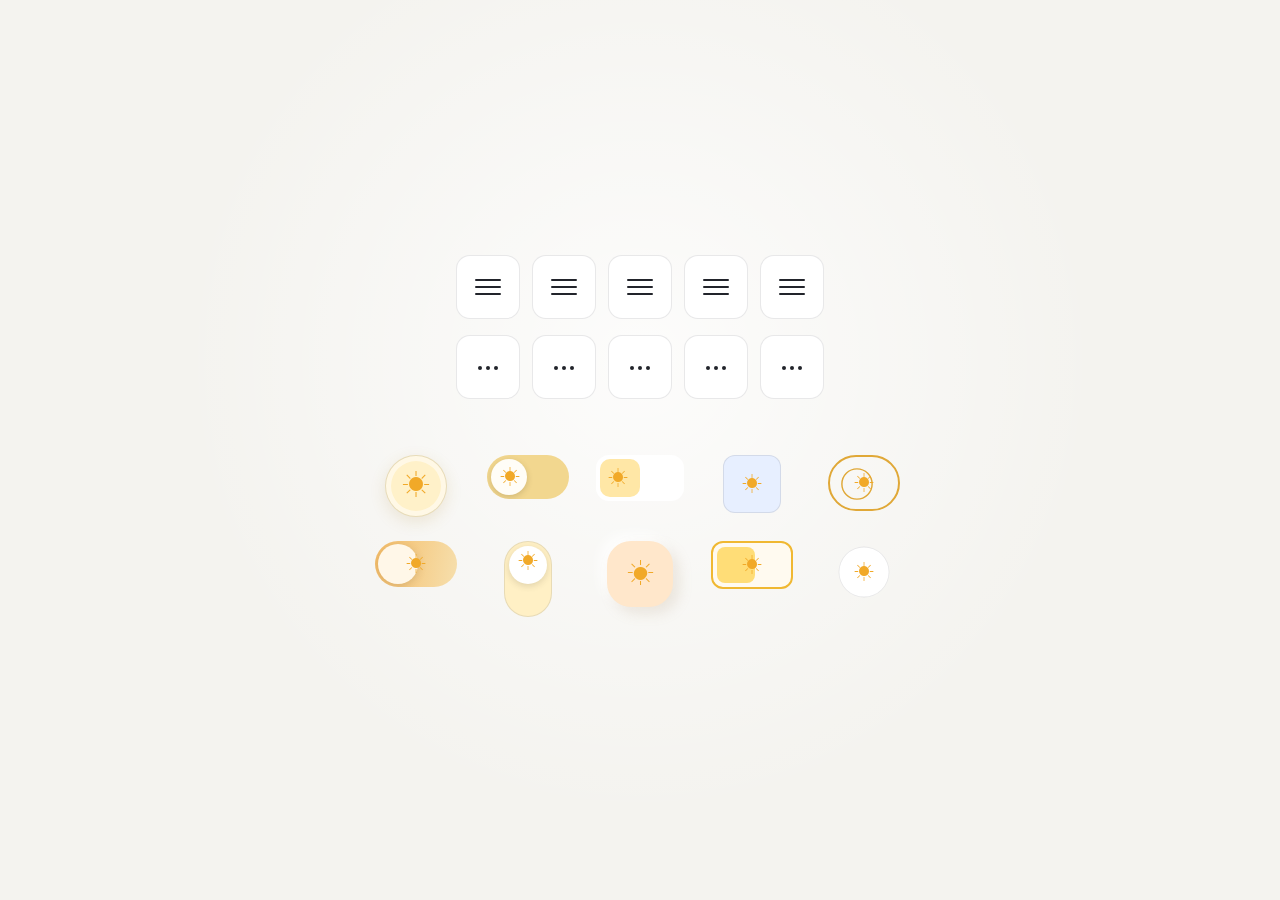
==== 04/index.html @ df6ab902 "大量作成です" ====
<!DOCTYPE html>
<html lang="ja">
    <head>
        <meta charset="UTF-8" />
        <meta name="viewport" content="width=device-width, initial-scale=1.0" />
        <meta name="theme-color" content="#f4f3ef" />
        <title>04 / Light &amp; Dark Toggle</title>
        <link rel="stylesheet" href="index.css" />
        <script src="index.js" defer></script>
    </head>
    <body data-theme="light">
        <main class="page-showcase">
            <section class="menu-showcase" aria-label="メニューアイコンのアニメーション見本">
                <div class="menu-group" aria-label="ハンバーガーメニュー">
                    <button class="menu-button menu-button--cross" type="button" data-name="クロス">
                        <span class="menu-icon" aria-hidden="true"><span></span><span></span><span></span></span>
                    </button>
                    <button class="menu-button menu-button--arrow" type="button" data-name="矢印">
                        <span class="menu-icon" aria-hidden="true"><span></span><span></span><span></span></span>
                    </button>
                    <button class="menu-button menu-button--spin" type="button" data-name="回転">
                        <span class="menu-icon" aria-hidden="true"><span></span><span></span><span></span></span>
                    </button>
                    <button class="menu-button menu-button--collapse" type="button" data-name="折りたたみ">
                        <span class="menu-icon" aria-hidden="true"><span></span><span></span><span></span></span>
                    </button>
                    <button class="menu-button menu-button--plus" type="button" data-name="プラス">
                        <span class="menu-icon" aria-hidden="true"><span></span><span></span><span></span></span>
                    </button>
                </div>
                <div class="menu-group" aria-label="三点メニュー">
                    <button class="menu-button menu-button--dots-cross" type="button" data-name="三点クロス">
                        <span class="menu-icon" aria-hidden="true"><span></span><span></span><span></span></span>
                    </button>
                    <button class="menu-button menu-button--dots-stack" type="button" data-name="三点縦並び">
                        <span class="menu-icon" aria-hidden="true"><span></span><span></span><span></span></span>
                    </button>
                    <button class="menu-button menu-button--dots-expand" type="button" data-name="三点拡大">
                        <span class="menu-icon" aria-hidden="true"><span></span><span></span><span></span></span>
                    </button>
                    <button class="menu-button menu-button--dots-bars" type="button" data-name="三本線">
                        <span class="menu-icon" aria-hidden="true"><span></span><span></span><span></span></span>
                    </button>
                    <button class="menu-button menu-button--dots-triangle" type="button" data-name="三角形">
                        <span class="menu-icon" aria-hidden="true"><span></span><span></span><span></span></span>
                    </button>
                </div>
            </section>
            <section class="theme-showcase" aria-label="ライトモード・ダークモード切替ボタン">
            <button class="theme-toggle theme-toggle--orb" type="button" aria-label="ダークモードに切り替え">
                <span class="theme-sun" aria-hidden="true">☀</span>
                <span class="theme-moon" aria-hidden="true">☾</span>
                <span class="theme-thumb" aria-hidden="true"></span>
            </button>
            <button class="theme-toggle theme-toggle--pill" type="button" aria-label="ダークモードに切り替え">
                <span class="theme-sun" aria-hidden="true">☀</span>
                <span class="theme-moon" aria-hidden="true">☾</span>
                <span class="theme-thumb" aria-hidden="true"></span>
            </button>
            <button class="theme-toggle theme-toggle--split" type="button" aria-label="ダークモードに切り替え">
                <span class="theme-sun" aria-hidden="true">☀</span>
                <span class="theme-moon" aria-hidden="true">☾</span>
                <span class="theme-thumb" aria-hidden="true"></span>
            </button>
            <button class="theme-toggle theme-toggle--square" type="button" aria-label="ダークモードに切り替え">
                <span class="theme-sun" aria-hidden="true">☀</span>
                <span class="theme-moon" aria-hidden="true">☾</span>
                <span class="theme-thumb" aria-hidden="true"></span>
            </button>
            <button class="theme-toggle theme-toggle--outline" type="button" aria-label="ダークモードに切り替え">
                <span class="theme-sun" aria-hidden="true">☀</span>
                <span class="theme-moon" aria-hidden="true">☾</span>
                <span class="theme-thumb" aria-hidden="true"></span>
            </button>
            <button class="theme-toggle theme-toggle--sunset" type="button" aria-label="ダークモードに切り替え">
                <span class="theme-sun" aria-hidden="true">☀</span>
                <span class="theme-moon" aria-hidden="true">☾</span>
                <span class="theme-thumb" aria-hidden="true"></span>
            </button>
            <button class="theme-toggle theme-toggle--vertical" type="button" aria-label="ダークモードに切り替え">
                <span class="theme-sun" aria-hidden="true">☀</span>
                <span class="theme-moon" aria-hidden="true">☾</span>
                <span class="theme-thumb" aria-hidden="true"></span>
            </button>
            <button class="theme-toggle theme-toggle--soft" type="button" aria-label="ダークモードに切り替え">
                <span class="theme-sun" aria-hidden="true">☀</span>
                <span class="theme-moon" aria-hidden="true">☾</span>
                <span class="theme-thumb" aria-hidden="true"></span>
            </button>
            <button class="theme-toggle theme-toggle--neon" type="button" aria-label="ダークモードに切り替え">
                <span class="theme-sun" aria-hidden="true">☀</span>
                <span class="theme-moon" aria-hidden="true">☾</span>
                <span class="theme-thumb" aria-hidden="true"></span>
            </button>
            <button class="theme-toggle theme-toggle--minimal" type="button" aria-label="ダークモードに切り替え">
                <span class="theme-sun" aria-hidden="true">☀</span>
                <span class="theme-moon" aria-hidden="true">☾</span>
                <span class="theme-thumb" aria-hidden="true"></span>
            </button>
        </main>
    </body>
</html>
---- 04/index.css ----
:root {
    color-scheme: light;
    --page-bg: #f4f3ef;
    --page-glow: rgba(255, 255, 255, 0.78);
    --ink: #22242b;
    --muted-ink: #777982;
    --control-bg: #ffffff;
    --control-border: rgba(34, 36, 43, 0.1);
    --accent: #6c7cf4;
}

* {
    box-sizing: border-box;
}

body {
    display: grid;
    min-width: 280px;
    min-height: 100vh;
    margin: 0;
    place-items: center;
    background:
        radial-gradient(circle at 50% 40%, var(--page-glow), transparent 55%),
        var(--page-bg);
    color: var(--ink);
    font-family: "Segoe UI", "Hiragino Sans", "Yu Gothic", sans-serif;
    transition: background-color 320ms ease, color 320ms ease;
}

body[data-theme="dark"] {
    color-scheme: dark;
    --page-bg: #171920;
    --page-glow: rgba(55, 60, 78, 0.48);
    --ink: #f3f4f8;
    --muted-ink: #a8acba;
    --control-bg: #242733;
    --control-border: rgba(255, 255, 255, 0.13);
}

.page-showcase {
    display: grid;
    gap: 28px;
    justify-items: center;
    width: 100%;
    padding: 32px 16px;
}

.menu-showcase {
    display: grid;
    gap: 16px;
}

.menu-group {
    display: grid;
    grid-template-columns: repeat(5, 64px);
    gap: 12px;
}

.menu-button {
    display: grid;
    width: 64px;
    height: 64px;
    padding: 0;
    place-items: center;
    border: 1px solid var(--control-border);
    border-radius: 14px;
    background: var(--control-bg);
    color: var(--ink);
    cursor: pointer;
    transition: transform 180ms ease, background-color 260ms ease, color 260ms ease;
}

.menu-button:hover {
    transform: translateY(-2px);
}

.menu-button:active {
    transform: scale(0.96);
}

.menu-button:focus-visible,
.theme-toggle:focus-visible {
    outline: 3px solid var(--accent);
    outline-offset: 4px;
}

.menu-icon {
    position: relative;
    display: block;
    width: 26px;
    height: 20px;
}

.menu-icon > span {
    position: absolute;
    top: 2px;
    left: 0;
    display: block;
    width: 26px;
    height: 2px;
    border-radius: 2px;
    background: currentColor;
    transition: top 260ms ease, left 260ms ease, width 260ms ease, opacity 180ms ease, transform 260ms ease;
}

.menu-icon > span:nth-child(2) {
    top: 9px;
}

.menu-icon > span:nth-child(3) {
    top: 16px;
}

.menu-button--cross[aria-pressed="true"] .menu-icon > span:nth-child(1),
.menu-button--spin[aria-pressed="true"] .menu-icon > span:nth-child(1) {
    top: 9px;
    transform: rotate(45deg);
}

.menu-button--cross[aria-pressed="true"] .menu-icon > span:nth-child(2),
.menu-button--spin[aria-pressed="true"] .menu-icon > span:nth-child(2) {
    opacity: 0;
}

.menu-button--cross[aria-pressed="true"] .menu-icon > span:nth-child(3),
.menu-button--spin[aria-pressed="true"] .menu-icon > span:nth-child(3) {
    top: 9px;
    transform: rotate(-45deg);
}

.menu-button--spin .menu-icon {
    transition: transform 420ms ease;
}

.menu-button--spin[aria-pressed="true"] .menu-icon {
    transform: rotate(180deg);
}

.menu-button--arrow[aria-pressed="true"] .menu-icon > span:nth-child(1) {
    top: 4px;
    left: 1px;
    width: 12px;
    transform: rotate(-45deg);
}

.menu-button--arrow[aria-pressed="true"] .menu-icon > span:nth-child(2) {
    left: 1px;
    width: 23px;
}

.menu-button--arrow[aria-pressed="true"] .menu-icon > span:nth-child(3) {
    top: 14px;
    left: 1px;
    width: 12px;
    transform: rotate(45deg);
}

.menu-button--collapse[aria-pressed="true"] .menu-icon > span:nth-child(1),
.menu-button--collapse[aria-pressed="true"] .menu-icon > span:nth-child(3) {
    top: 9px;
    left: 13px;
    width: 0;
}

.menu-button--collapse[aria-pressed="true"] .menu-icon > span:nth-child(2) {
    transform: rotate(90deg);
}

.menu-button--plus[aria-pressed="true"] .menu-icon > span:nth-child(1),
.menu-button--plus[aria-pressed="true"] .menu-icon > span:nth-child(2) {
    top: 9px;
    transform: rotate(90deg);
}

.menu-button--plus[aria-pressed="true"] .menu-icon > span:nth-child(3) {
    top: 9px;
}

.menu-button[class*="menu-button--dots"] .menu-icon {
    width: 24px;
    height: 24px;
}

.menu-button[class*="menu-button--dots"] .menu-icon > span {
    top: 11px;
    left: 2px;
    width: 4px;
    height: 4px;
    border-radius: 50%;
}

.menu-button[class*="menu-button--dots"] .menu-icon > span:nth-child(2) {
    left: 10px;
}

.menu-button[class*="menu-button--dots"] .menu-icon > span:nth-child(3) {
    left: 18px;
}

.menu-button--dots-cross[aria-pressed="true"] .menu-icon > span:nth-child(1),
.menu-button--dots-cross[aria-pressed="true"] .menu-icon > span:nth-child(3) {
    top: 11px;
    left: 3px;
    width: 18px;
    height: 2px;
    border-radius: 2px;
}

.menu-button--dots-cross[aria-pressed="true"] .menu-icon > span:nth-child(1) {
    transform: rotate(45deg);
}

.menu-button--dots-cross[aria-pressed="true"] .menu-icon > span:nth-child(2) {
    opacity: 0;
}

.menu-button--dots-cross[aria-pressed="true"] .menu-icon > span:nth-child(3) {
    transform: rotate(-45deg);
}

.menu-button--dots-stack[aria-pressed="true"] .menu-icon > span {
    left: 10px;
}

.menu-button--dots-stack[aria-pressed="true"] .menu-icon > span:nth-child(1) {
    top: 3px;
}

.menu-button--dots-stack[aria-pressed="true"] .menu-icon > span:nth-child(3) {
    top: 19px;
}

.menu-button--dots-expand[aria-pressed="true"] .menu-icon > span {
    top: 8px;
    width: 7px;
    height: 7px;
}

.menu-button--dots-expand[aria-pressed="true"] .menu-icon > span:nth-child(3) {
    left: 17px;
}

.menu-button--dots-bars[aria-pressed="true"] .menu-icon > span {
    left: 2px;
    width: 20px;
    height: 2px;
    border-radius: 2px;
}

.menu-button--dots-bars[aria-pressed="true"] .menu-icon > span:nth-child(1) {
    top: 3px;
}

.menu-button--dots-bars[aria-pressed="true"] .menu-icon > span:nth-child(2) {
    top: 11px;
}

.menu-button--dots-bars[aria-pressed="true"] .menu-icon > span:nth-child(3) {
    top: 19px;
}

.menu-button--dots-triangle[aria-pressed="true"] .menu-icon > span:nth-child(1) {
    top: 3px;
    left: 10px;
    width: 5px;
    height: 5px;
}

.menu-button--dots-triangle[aria-pressed="true"] .menu-icon > span:nth-child(2) {
    top: 17px;
    left: 3px;
    width: 5px;
    height: 5px;
}

.menu-button--dots-triangle[aria-pressed="true"] .menu-icon > span:nth-child(3) {
    top: 17px;
    left: 17px;
    width: 5px;
    height: 5px;
}

.theme-showcase {
    display: grid;
    grid-template-columns: repeat(5, 88px);
    justify-items: center;
    gap: 24px;
    padding: 28px;
}

.theme-toggle {
    --sun-color: #f1a928;
    --moon-color: #dfe4ff;
    position: relative;
    display: grid;
    width: 72px;
    height: 56px;
    padding: 0;
    place-items: center;
    overflow: hidden;
    border: 1px solid var(--control-border);
    border-radius: 18px;
    background: var(--control-bg);
    color: var(--ink);
    cursor: pointer;
    -webkit-tap-highlight-color: transparent;
    transition:
        background 300ms ease,
        border-color 300ms ease,
        box-shadow 300ms ease,
        transform 180ms ease;
}

.theme-toggle:hover {
    transform: translateY(-2px);
}

.theme-toggle:active {
    transform: translateY(0) scale(0.96);
}

.theme-toggle:focus-visible {
    outline: 3px solid var(--accent);
    outline-offset: 4px;
}

.theme-sun,
.theme-moon {
    position: absolute;
    z-index: 1;
    display: grid;
    width: 28px;
    height: 28px;
    place-items: center;
    font-size: 20px;
    line-height: 1;
    transition:
        opacity 260ms ease,
        transform 360ms cubic-bezier(0.2, 0.8, 0.2, 1),
        color 260ms ease;
}

.theme-sun {
    color: var(--sun-color);
    opacity: 1;
    transform: rotate(0) scale(1);
}

.theme-moon {
    color: var(--moon-color);
    opacity: 0;
    transform: rotate(-45deg) scale(0.5);
}

.theme-thumb {
    position: absolute;
    z-index: 0;
    display: block;
    transition:
        left 320ms cubic-bezier(0.2, 0.8, 0.2, 1),
        top 320ms cubic-bezier(0.2, 0.8, 0.2, 1),
        width 320ms cubic-bezier(0.2, 0.8, 0.2, 1),
        height 320ms cubic-bezier(0.2, 0.8, 0.2, 1),
        background 260ms ease,
        border-radius 260ms ease,
        transform 360ms cubic-bezier(0.2, 0.8, 0.2, 1),
        box-shadow 260ms ease;
}

.theme-toggle[aria-pressed="true"] .theme-sun {
    opacity: 0;
    transform: rotate(45deg) scale(0.5);
}

.theme-toggle[aria-pressed="true"] .theme-moon {
    opacity: 1;
    transform: rotate(0) scale(1);
}

.theme-toggle--orb {
    width: 62px;
    height: 62px;
    border-radius: 50%;
    background: #fff1c9;
    box-shadow: inset 0 0 0 5px rgba(255, 255, 255, 0.55), 0 5px 16px rgba(182, 137, 49, 0.16);
}

.theme-toggle--orb .theme-sun,
.theme-toggle--orb .theme-moon {
    width: 38px;
    height: 38px;
    font-size: 28px;
}

.theme-toggle--orb[aria-pressed="true"] {
    background: #303957;
    box-shadow: inset 0 0 0 5px rgba(255, 255, 255, 0.08), 0 5px 18px rgba(18, 24, 47, 0.3);
}

.theme-toggle--pill {
    width: 82px;
    height: 44px;
    border: 0;
    border-radius: 999px;
    background: #f2d78f;
}

.theme-toggle--pill .theme-sun {
    left: 9px;
}

.theme-toggle--pill .theme-moon {
    right: 9px;
}

.theme-toggle--pill .theme-thumb {
    top: 4px;
    left: 4px;
    width: 36px;
    height: 36px;
    border-radius: 50%;
    background: #fffdf7;
    box-shadow: 0 2px 6px rgba(73, 59, 27, 0.2);
}

.theme-toggle--pill[aria-pressed="true"] {
    background: #464d69;
}

.theme-toggle--pill[aria-pressed="true"] .theme-thumb {
    left: 42px;
    background: #292e40;
}

.theme-toggle--split {
    width: 88px;
    height: 46px;
    border: 0;
    border-radius: 13px;
    background: #fff;
}

.theme-toggle--split .theme-sun {
    left: 8px;
}

.theme-toggle--split .theme-moon {
    right: 8px;
}

.theme-toggle--split .theme-thumb {
    top: 4px;
    left: 4px;
    width: 40px;
    height: 38px;
    border-radius: 10px;
    background: #ffe7a6;
}

.theme-toggle--split[aria-pressed="true"] .theme-thumb {
    left: 44px;
    background: #454d70;
}

.theme-toggle--square {
    width: 58px;
    height: 58px;
    border-radius: 12px;
    background: #e7efff;
}

.theme-toggle--square .theme-thumb {
    inset: 0;
    width: 100%;
    height: 100%;
    border-radius: 11px;
    background: #f2c75c;
    transform: translateY(100%);
}

.theme-toggle--square[aria-pressed="true"] .theme-thumb {
    background: #333b5c;
    transform: translateY(0);
}

.theme-toggle--square[aria-pressed="true"] .theme-sun {
    transform: translateY(-32px) rotate(45deg);
}

.theme-toggle--square[aria-pressed="true"] .theme-moon {
    transform: translateY(0);
}

.theme-toggle--outline {
    border: 2px solid #e0a837;
    border-radius: 999px;
    background: transparent;
}

.theme-toggle--outline .theme-thumb {
    top: 5px;
    left: 5px;
    width: 44px;
    height: 44px;
    border: 2px solid #e0a837;
    border-radius: 50%;
    transform: scale(0.72);
}

.theme-toggle--outline[aria-pressed="true"] {
    border-color: #858bb7;
}

.theme-toggle--outline[aria-pressed="true"] .theme-thumb {
    left: 23px;
    border-color: #858bb7;
    transform: scale(1);
}

.theme-toggle--sunset {
    width: 82px;
    height: 46px;
    border: 0;
    border-radius: 999px;
    background: linear-gradient(100deg, #f5bd68, #f6dfad);
}

.theme-toggle--sunset .theme-thumb {
    top: 3px;
    left: 3px;
    width: 40px;
    height: 40px;
    border-radius: 50%;
    background: #fff7e8;
    box-shadow: 0 2px 8px rgba(91, 62, 36, 0.18);
}

.theme-toggle--sunset[aria-pressed="true"] {
    background: linear-gradient(100deg, #454b70, #202432);
}

.theme-toggle--sunset[aria-pressed="true"] .theme-thumb {
    left: 39px;
    background: #cdd5f8;
    box-shadow: 0 0 12px rgba(179, 194, 255, 0.55);
}

.theme-toggle--vertical {
    width: 48px;
    height: 76px;
    border-radius: 999px;
    background: #fff0c5;
}

.theme-toggle--vertical .theme-sun {
    top: 5px;
}

.theme-toggle--vertical .theme-moon {
    bottom: 5px;
}

.theme-toggle--vertical .theme-thumb {
    top: 4px;
    left: 4px;
    width: 38px;
    height: 38px;
    border-radius: 50%;
    background: #fff;
    box-shadow: 0 2px 7px rgba(55, 49, 34, 0.16);
}

.theme-toggle--vertical[aria-pressed="true"] {
    background: #343b58;
}

.theme-toggle--vertical[aria-pressed="true"] .theme-thumb {
    top: 34px;
    background: #202538;
}

.theme-toggle--soft {
    width: 66px;
    height: 66px;
    border: 0;
    border-radius: 24px;
    background: #ffe7cb;
    box-shadow: 6px 6px 14px rgba(174, 143, 103, 0.18), -6px -6px 14px rgba(255, 255, 255, 0.9);
}

.theme-toggle--soft[aria-pressed="true"] {
    background: #2b2f3d;
    box-shadow: 6px 6px 14px rgba(8, 10, 17, 0.36), -6px -6px 14px rgba(69, 74, 92, 0.22);
}

.theme-toggle--soft .theme-sun,
.theme-toggle--soft .theme-moon {
    font-size: 27px;
}

.theme-toggle--neon {
    width: 82px;
    height: 48px;
    border: 2px solid #f0b832;
    border-radius: 12px;
    background: #fffaf0;
}

.theme-toggle--neon .theme-thumb {
    top: 4px;
    left: 4px;
    width: 38px;
    height: 36px;
    border-radius: 8px;
    background: #ffdd77;
}

.theme-toggle--neon[aria-pressed="true"] {
    border-color: #a6b3ff;
    background: #202435;
    box-shadow: 0 0 14px rgba(133, 152, 255, 0.25);
}

.theme-toggle--neon[aria-pressed="true"] .theme-thumb {
    left: 38px;
    background: #38436e;
}

.theme-toggle--minimal {
    width: 62px;
    height: 62px;
    border: 0;
    border-radius: 50%;
    background: transparent;
}

.theme-toggle--minimal .theme-thumb {
    inset: 0;
    width: 100%;
    height: 100%;
    border: 1px solid var(--control-border);
    border-radius: 50%;
    background: var(--control-bg);
    transform: scale(0.82);
}

.theme-toggle--minimal[aria-pressed="true"] .theme-thumb {
    transform: scale(1);
}

@media (max-width: 560px) {
    .menu-group {
        grid-template-columns: repeat(3, 64px);
        gap: 10px;
    }

    .theme-showcase {
        grid-template-columns: repeat(3, 88px);
        gap: 18px;
        padding: 20px;
    }
}

@media (max-width: 360px) {
    .menu-group {
        grid-template-columns: repeat(2, 64px);
        gap: 10px;
    }

    .theme-showcase {
        grid-template-columns: repeat(2, 88px);
        gap: 16px;
        padding: 16px;
    }
}

@media (prefers-reduced-motion: reduce) {
    *,
    *::before,
    *::after {
        transition-duration: 0.01ms !important;
    }
}
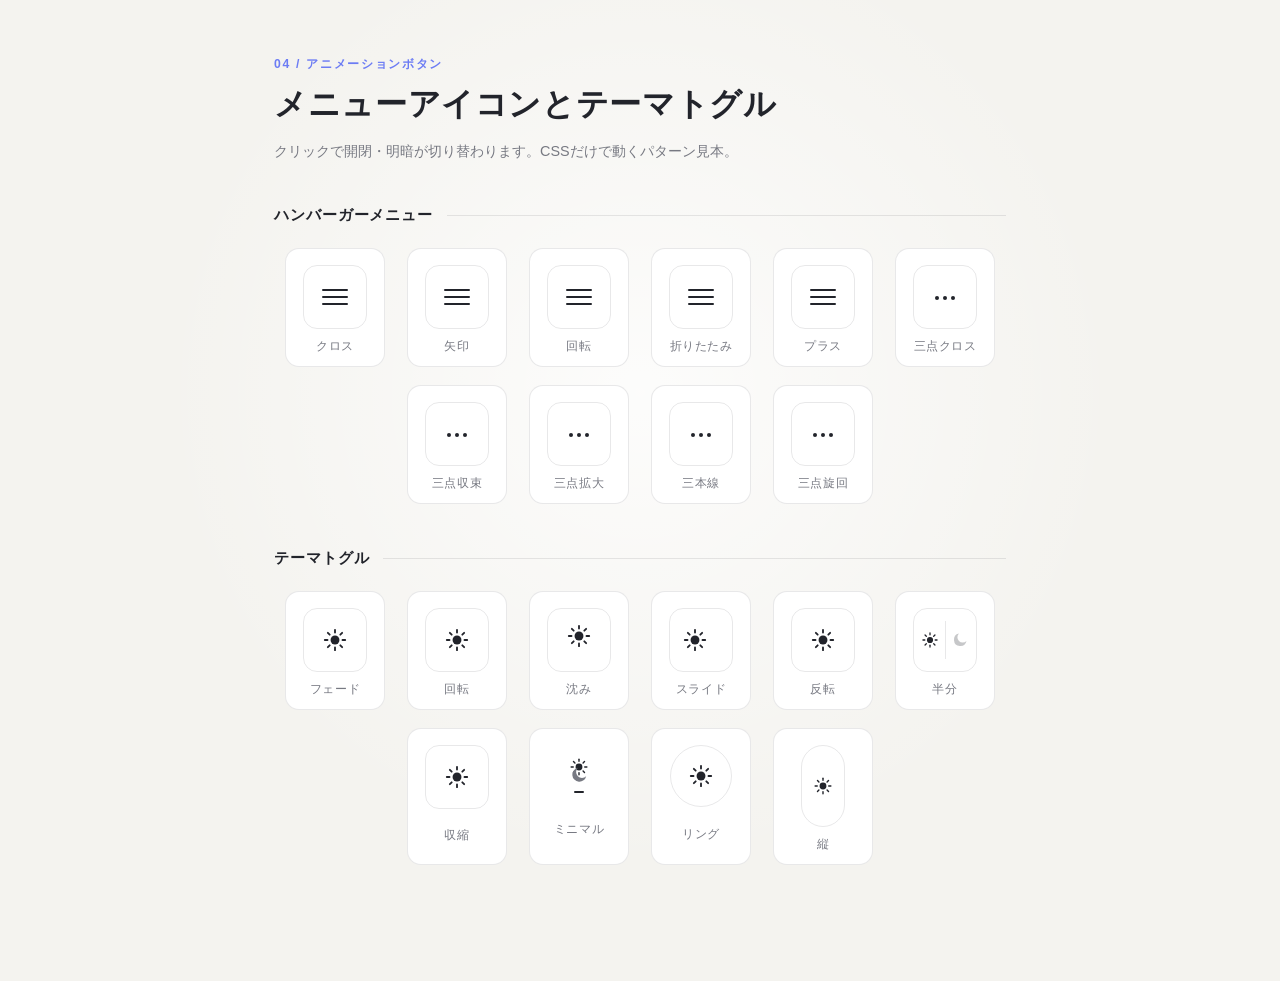
==== commit 53ce777c: "04改善: 三点メニューは押すと全てX字（閉じる）に統一、テーマトグルはスイッチ型を廃止し色なし・単純な線だけで再構成" ====
--- a/04/index.html
+++ b/04/index.html
@@ -1,102 +1,183 @@
 <!DOCTYPE html>
 <html lang="ja">
-    <head>
-        <meta charset="UTF-8" />
-        <meta name="viewport" content="width=device-width, initial-scale=1.0" />
-        <meta name="theme-color" content="#f4f3ef" />
-        <title>04 / Light &amp; Dark Toggle</title>
-        <link rel="stylesheet" href="index.css" />
-        <script src="index.js" defer></script>
-    </head>
-    <body data-theme="light">
-        <main class="page-showcase">
-            <section class="menu-showcase" aria-label="メニューアイコンのアニメーション見本">
-                <div class="menu-group" aria-label="ハンバーガーメニュー">
+<head>
+    <meta charset="UTF-8" />
+    <meta name="viewport" content="width=device-width, initial-scale=1.0" />
+    <meta name="theme-color" content="#f4f3ef" />
+    <title>04 / アニメーションボタン</title>
+    <link rel="stylesheet" href="index.css" />
+    <script src="index.js" defer></script>
+</head>
+<body data-theme="light">
+    <svg class="icon-defs" aria-hidden="true" focusable="false">
+        <defs>
+            <g id="icon-sun">
+                <circle cx="12" cy="12" r="4.1" fill="currentColor" />
+                <g stroke="currentColor" stroke-width="1.7" stroke-linecap="round">
+                    <line x1="12" y1="2.6" x2="12" y2="5.1" />
+                    <line x1="12" y1="18.9" x2="12" y2="21.4" />
+                    <line x1="2.6" y1="12" x2="5.1" y2="12" />
+                    <line x1="18.9" y1="12" x2="21.4" y2="12" />
+                    <line x1="5.4" y1="5.4" x2="7.1" y2="7.1" />
+                    <line x1="16.9" y1="16.9" x2="18.6" y2="18.6" />
+                    <line x1="16.9" y1="7.1" x2="18.6" y2="5.4" />
+                    <line x1="5.4" y1="18.6" x2="7.1" y2="16.9" />
+                </g>
+            </g>
+            <path id="icon-moon" d="M20.6 13.4A8.4 8.4 0 1 1 10.6 3.4a6.7 6.7 0 0 0 10 10Z" fill="currentColor" />
+        </defs>
+    </svg>
+
+    <main class="page-shell">
+        <header class="page-header">
+            <p class="eyebrow">04 / アニメーションボタン</p>
+            <h1>メニューアイコンとテーマトグル</h1>
+            <p class="lead">クリックで開閉・明暗が切り替わります。CSSだけで動くパターン見本。</p>
+        </header>
+
+        <section class="showcase" aria-labelledby="heading-menu">
+            <h2 class="section-title" id="heading-menu">ハンバーガーメニュー</h2>
+
+            <div class="control-grid">
+                <figure class="control">
                     <button class="menu-button menu-button--cross" type="button" data-name="クロス">
                         <span class="menu-icon" aria-hidden="true"><span></span><span></span><span></span></span>
                     </button>
+                    <figcaption>クロス</figcaption>
+                </figure>
+                <figure class="control">
                     <button class="menu-button menu-button--arrow" type="button" data-name="矢印">
                         <span class="menu-icon" aria-hidden="true"><span></span><span></span><span></span></span>
                     </button>
+                    <figcaption>矢印</figcaption>
+                </figure>
+                <figure class="control">
                     <button class="menu-button menu-button--spin" type="button" data-name="回転">
                         <span class="menu-icon" aria-hidden="true"><span></span><span></span><span></span></span>
                     </button>
+                    <figcaption>回転</figcaption>
+                </figure>
+                <figure class="control">
                     <button class="menu-button menu-button--collapse" type="button" data-name="折りたたみ">
                         <span class="menu-icon" aria-hidden="true"><span></span><span></span><span></span></span>
                     </button>
+                    <figcaption>折りたたみ</figcaption>
+                </figure>
+                <figure class="control">
                     <button class="menu-button menu-button--plus" type="button" data-name="プラス">
                         <span class="menu-icon" aria-hidden="true"><span></span><span></span><span></span></span>
                     </button>
-                </div>
-                <div class="menu-group" aria-label="三点メニュー">
+                    <figcaption>プラス</figcaption>
+                </figure>
+                <figure class="control">
                     <button class="menu-button menu-button--dots-cross" type="button" data-name="三点クロス">
                         <span class="menu-icon" aria-hidden="true"><span></span><span></span><span></span></span>
                     </button>
-                    <button class="menu-button menu-button--dots-stack" type="button" data-name="三点縦並び">
+                    <figcaption>三点クロス</figcaption>
+                </figure>
+                <figure class="control">
+                    <button class="menu-button menu-button--dots-stack" type="button" data-name="三点収束">
                         <span class="menu-icon" aria-hidden="true"><span></span><span></span><span></span></span>
                     </button>
+                    <figcaption>三点収束</figcaption>
+                </figure>
+                <figure class="control">
                     <button class="menu-button menu-button--dots-expand" type="button" data-name="三点拡大">
                         <span class="menu-icon" aria-hidden="true"><span></span><span></span><span></span></span>
                     </button>
+                    <figcaption>三点拡大</figcaption>
+                </figure>
+                <figure class="control">
                     <button class="menu-button menu-button--dots-bars" type="button" data-name="三本線">
                         <span class="menu-icon" aria-hidden="true"><span></span><span></span><span></span></span>
                     </button>
-                    <button class="menu-button menu-button--dots-triangle" type="button" data-name="三角形">
+                    <figcaption>三本線</figcaption>
+                </figure>
+                <figure class="control">
+                    <button class="menu-button menu-button--dots-orbit" type="button" data-name="三点旋回">
                         <span class="menu-icon" aria-hidden="true"><span></span><span></span><span></span></span>
                     </button>
-                </div>
-            </section>
-            <section class="theme-showcase" aria-label="ライトモード・ダークモード切替ボタン">
-            <button class="theme-toggle theme-toggle--orb" type="button" aria-label="ダークモードに切り替え">
-                <span class="theme-sun" aria-hidden="true">☀</span>
-                <span class="theme-moon" aria-hidden="true">☾</span>
-                <span class="theme-thumb" aria-hidden="true"></span>
-            </button>
-            <button class="theme-toggle theme-toggle--pill" type="button" aria-label="ダークモードに切り替え">
-                <span class="theme-sun" aria-hidden="true">☀</span>
-                <span class="theme-moon" aria-hidden="true">☾</span>
-                <span class="theme-thumb" aria-hidden="true"></span>
-            </button>
-            <button class="theme-toggle theme-toggle--split" type="button" aria-label="ダークモードに切り替え">
-                <span class="theme-sun" aria-hidden="true">☀</span>
-                <span class="theme-moon" aria-hidden="true">☾</span>
-                <span class="theme-thumb" aria-hidden="true"></span>
-            </button>
-            <button class="theme-toggle theme-toggle--square" type="button" aria-label="ダークモードに切り替え">
-                <span class="theme-sun" aria-hidden="true">☀</span>
-                <span class="theme-moon" aria-hidden="true">☾</span>
-                <span class="theme-thumb" aria-hidden="true"></span>
-            </button>
-            <button class="theme-toggle theme-toggle--outline" type="button" aria-label="ダークモードに切り替え">
-                <span class="theme-sun" aria-hidden="true">☀</span>
-                <span class="theme-moon" aria-hidden="true">☾</span>
-                <span class="theme-thumb" aria-hidden="true"></span>
-            </button>
-            <button class="theme-toggle theme-toggle--sunset" type="button" aria-label="ダークモードに切り替え">
-                <span class="theme-sun" aria-hidden="true">☀</span>
-                <span class="theme-moon" aria-hidden="true">☾</span>
-                <span class="theme-thumb" aria-hidden="true"></span>
-            </button>
-            <button class="theme-toggle theme-toggle--vertical" type="button" aria-label="ダークモードに切り替え">
-                <span class="theme-sun" aria-hidden="true">☀</span>
-                <span class="theme-moon" aria-hidden="true">☾</span>
-                <span class="theme-thumb" aria-hidden="true"></span>
-            </button>
-            <button class="theme-toggle theme-toggle--soft" type="button" aria-label="ダークモードに切り替え">
-                <span class="theme-sun" aria-hidden="true">☀</span>
-                <span class="theme-moon" aria-hidden="true">☾</span>
-                <span class="theme-thumb" aria-hidden="true"></span>
-            </button>
-            <button class="theme-toggle theme-toggle--neon" type="button" aria-label="ダークモードに切り替え">
-                <span class="theme-sun" aria-hidden="true">☀</span>
-                <span class="theme-moon" aria-hidden="true">☾</span>
-                <span class="theme-thumb" aria-hidden="true"></span>
-            </button>
-            <button class="theme-toggle theme-toggle--minimal" type="button" aria-label="ダークモードに切り替え">
-                <span class="theme-sun" aria-hidden="true">☀</span>
-                <span class="theme-moon" aria-hidden="true">☾</span>
-                <span class="theme-thumb" aria-hidden="true"></span>
-            </button>
-        </main>
-    </body>
+                    <figcaption>三点旋回</figcaption>
+                </figure>
+            </div>
+        </section>
+
+        <section class="showcase" aria-labelledby="heading-theme">
+            <h2 class="section-title" id="heading-theme">テーマトグル</h2>
+
+            <div class="control-grid">
+                <figure class="control">
+                    <button class="theme-toggle theme-toggle--fade" type="button" aria-label="ダークモードに切り替え">
+                        <span class="theme-sun" aria-hidden="true"><svg viewBox="0 0 24 24"><use href="#icon-sun" /></svg></span>
+                        <span class="theme-moon" aria-hidden="true"><svg viewBox="0 0 24 24"><use href="#icon-moon" /></svg></span>
+                    </button>
+                    <figcaption>フェード</figcaption>
+                </figure>
+                <figure class="control">
+                    <button class="theme-toggle theme-toggle--spin" type="button" aria-label="ダークモードに切り替え">
+                        <span class="theme-sun" aria-hidden="true"><svg viewBox="0 0 24 24"><use href="#icon-sun" /></svg></span>
+                        <span class="theme-moon" aria-hidden="true"><svg viewBox="0 0 24 24"><use href="#icon-moon" /></svg></span>
+                    </button>
+                    <figcaption>回転</figcaption>
+                </figure>
+                <figure class="control">
+                    <button class="theme-toggle theme-toggle--sink" type="button" aria-label="ダークモードに切り替え">
+                        <span class="theme-sun" aria-hidden="true"><svg viewBox="0 0 24 24"><use href="#icon-sun" /></svg></span>
+                        <span class="theme-moon" aria-hidden="true"><svg viewBox="0 0 24 24"><use href="#icon-moon" /></svg></span>
+                    </button>
+                    <figcaption>沈み</figcaption>
+                </figure>
+                <figure class="control">
+                    <button class="theme-toggle theme-toggle--slide" type="button" aria-label="ダークモードに切り替え">
+                        <span class="theme-sun" aria-hidden="true"><svg viewBox="0 0 24 24"><use href="#icon-sun" /></svg></span>
+                        <span class="theme-moon" aria-hidden="true"><svg viewBox="0 0 24 24"><use href="#icon-moon" /></svg></span>
+                    </button>
+                    <figcaption>スライド</figcaption>
+                </figure>
+                <figure class="control">
+                    <button class="theme-toggle theme-toggle--flip" type="button" aria-label="ダークモードに切り替え">
+                        <span class="theme-sun" aria-hidden="true"><svg viewBox="0 0 24 24"><use href="#icon-sun" /></svg></span>
+                        <span class="theme-moon" aria-hidden="true"><svg viewBox="0 0 24 24"><use href="#icon-moon" /></svg></span>
+                    </button>
+                    <figcaption>反転</figcaption>
+                </figure>
+                <figure class="control">
+                    <button class="theme-toggle theme-toggle--divide" type="button" aria-label="ダークモードに切り替え">
+                        <span class="theme-sun" aria-hidden="true"><svg viewBox="0 0 24 24"><use href="#icon-sun" /></svg></span>
+                        <span class="theme-moon" aria-hidden="true"><svg viewBox="0 0 24 24"><use href="#icon-moon" /></svg></span>
+                    </button>
+                    <figcaption>半分</figcaption>
+                </figure>
+                <figure class="control">
+                    <button class="theme-toggle theme-toggle--shrink" type="button" aria-label="ダークモードに切り替え">
+                        <span class="theme-sun" aria-hidden="true"><svg viewBox="0 0 24 24"><use href="#icon-sun" /></svg></span>
+                        <span class="theme-moon" aria-hidden="true"><svg viewBox="0 0 24 24"><use href="#icon-moon" /></svg></span>
+                    </button>
+                    <figcaption>収縮</figcaption>
+                </figure>
+                <figure class="control">
+                    <button class="theme-toggle theme-toggle--minimal" type="button" aria-label="ダークモードに切り替え">
+                        <span class="theme-sun" aria-hidden="true"><svg viewBox="0 0 24 24"><use href="#icon-sun" /></svg></span>
+                        <span class="theme-moon" aria-hidden="true"><svg viewBox="0 0 24 24"><use href="#icon-moon" /></svg></span>
+                    </button>
+                    <figcaption>ミニマル</figcaption>
+                </figure>
+                <figure class="control">
+                    <button class="theme-toggle theme-toggle--ring" type="button" aria-label="ダークモードに切り替え">
+                        <span class="theme-sun" aria-hidden="true"><svg viewBox="0 0 24 24"><use href="#icon-sun" /></svg></span>
+                        <span class="theme-moon" aria-hidden="true"><svg viewBox="0 0 24 24"><use href="#icon-moon" /></svg></span>
+                    </button>
+                    <figcaption>リング</figcaption>
+                </figure>
+                <figure class="control">
+                    <button class="theme-toggle theme-toggle--vertical" type="button" aria-label="ダークモードに切り替え">
+                        <span class="theme-sun" aria-hidden="true"><svg viewBox="0 0 24 24"><use href="#icon-sun" /></svg></span>
+                        <span class="theme-moon" aria-hidden="true"><svg viewBox="0 0 24 24"><use href="#icon-moon" /></svg></span>
+                    </button>
+                    <figcaption>縦</figcaption>
+                </figure>
+            </div>
+        </section>
+    </main>
+</body>
 </html>
--- a/04/index.css
+++ b/04/index.css
@@ -7,6 +7,8 @@
     --control-bg: #ffffff;
     --control-border: rgba(34, 36, 43, 0.1);
     --accent: #6c7cf4;
+    --ease-spring: cubic-bezier(0.34, 1.3, 0.4, 1);
+    --ease-slide: cubic-bezier(0.2, 0.8, 0.2, 1);
 }
 
 * {
@@ -37,24 +39,93 @@
     --control-border: rgba(255, 255, 255, 0.13);
 }
 
-.page-showcase {
+.icon-defs {
+    position: absolute;
+    width: 0;
+    height: 0;
+    overflow: hidden;
+}
+
+/* ---------- ページの殻 ---------- */
+
+.page-shell {
+    width: min(100%, 780px);
+    padding: 56px 24px 72px;
+}
+
+.page-header {
+    margin-bottom: 40px;
+}
+
+.eyebrow {
+    margin: 0 0 10px;
+    font-size: 0.76rem;
+    font-weight: 600;
+    letter-spacing: 0.14em;
+    color: var(--accent);
+}
+
+.page-header h1 {
+    margin: 0 0 12px;
+    font-size: clamp(1.5rem, 4vw, 2rem);
+    letter-spacing: 0.02em;
+}
+
+.lead {
+    margin: 0;
+    font-size: 0.9rem;
+    line-height: 1.8;
+    color: var(--muted-ink);
+}
+
+.showcase {
+    margin-bottom: 44px;
+}
+
+.section-title {
+    display: flex;
+    align-items: center;
+    gap: 14px;
+    margin: 0 0 22px;
+    font-size: 0.95rem;
+    letter-spacing: 0.06em;
+}
+
+.section-title::after {
+    content: "";
+    flex: 1;
+    height: 1px;
+    background: var(--control-border);
+}
+
+.control-grid {
+    display: flex;
+    flex-wrap: wrap;
+    gap: 18px 22px;
+    justify-content: center;
+}
+
+.control {
     display: grid;
-    gap: 28px;
     justify-items: center;
-    width: 100%;
-    padding: 32px 16px;
-}
-
-.menu-showcase {
-    display: grid;
-    gap: 16px;
-}
-
-.menu-group {
-    display: grid;
-    grid-template-columns: repeat(5, 64px);
-    gap: 12px;
-}
+    gap: 10px;
+    margin: 0;
+    width: 100px;
+    padding: 16px 8px 12px;
+    border: 1px solid var(--control-border);
+    border-radius: 14px;
+    background: var(--control-bg);
+    transition: background-color 320ms ease, border-color 320ms ease;
+}
+
+.control figcaption {
+    font-size: 0.72rem;
+    letter-spacing: 0.05em;
+    color: var(--muted-ink);
+    user-select: none;
+}
+
+/* ---------- ハンバーガーメニュー ---------- */
 
 .menu-button {
     display: grid;
@@ -64,18 +135,25 @@
     place-items: center;
     border: 1px solid var(--control-border);
     border-radius: 14px;
-    background: var(--control-bg);
+    background: transparent;
     color: var(--ink);
     cursor: pointer;
-    transition: transform 180ms ease, background-color 260ms ease, color 260ms ease;
+    -webkit-tap-highlight-color: transparent;
+    transition:
+        transform 180ms var(--ease-slide),
+        background-color 260ms ease,
+        color 260ms ease,
+        border-color 260ms ease;
 }
 
 .menu-button:hover {
     transform: translateY(-2px);
+    border-color: var(--accent);
+    color: var(--accent);
 }
 
 .menu-button:active {
-    transform: scale(0.96);
+    transform: scale(0.94);
 }
 
 .menu-button:focus-visible,
@@ -100,7 +178,14 @@
     height: 2px;
     border-radius: 2px;
     background: currentColor;
-    transition: top 260ms ease, left 260ms ease, width 260ms ease, opacity 180ms ease, transform 260ms ease;
+    transition:
+        top 280ms var(--ease-spring),
+        left 280ms var(--ease-spring),
+        width 280ms var(--ease-spring),
+        height 280ms var(--ease-spring),
+        border-radius 280ms var(--ease-spring),
+        opacity 180ms ease,
+        transform 280ms var(--ease-spring);
 }
 
 .menu-icon > span:nth-child(2) {
@@ -111,31 +196,45 @@
     top: 16px;
 }
 
-.menu-button--cross[aria-pressed="true"] .menu-icon > span:nth-child(1),
+/* クロス：三本線がX字になる */
+.menu-button--cross[aria-pressed="true"] .menu-icon > span:nth-child(1) {
+    top: 9px;
+    transform: rotate(45deg);
+}
+
+.menu-button--cross[aria-pressed="true"] .menu-icon > span:nth-child(2) {
+    opacity: 0;
+}
+
+.menu-button--cross[aria-pressed="true"] .menu-icon > span:nth-child(3) {
+    top: 9px;
+    transform: rotate(-45deg);
+}
+
+/* 回転：全体が180°回ってからX字になる */
+.menu-button--spin .menu-icon {
+    transition: transform 420ms var(--ease-slide);
+}
+
+.menu-button--spin[aria-pressed="true"] .menu-icon {
+    transform: rotate(180deg);
+}
+
 .menu-button--spin[aria-pressed="true"] .menu-icon > span:nth-child(1) {
     top: 9px;
     transform: rotate(45deg);
 }
 
-.menu-button--cross[aria-pressed="true"] .menu-icon > span:nth-child(2),
 .menu-button--spin[aria-pressed="true"] .menu-icon > span:nth-child(2) {
     opacity: 0;
 }
 
-.menu-button--cross[aria-pressed="true"] .menu-icon > span:nth-child(3),
 .menu-button--spin[aria-pressed="true"] .menu-icon > span:nth-child(3) {
     top: 9px;
     transform: rotate(-45deg);
 }
 
-.menu-button--spin .menu-icon {
-    transition: transform 420ms ease;
-}
-
-.menu-button--spin[aria-pressed="true"] .menu-icon {
-    transform: rotate(180deg);
-}
-
+/* 矢印：先端が折れて矢印になる */
 .menu-button--arrow[aria-pressed="true"] .menu-icon > span:nth-child(1) {
     top: 4px;
     left: 1px;
@@ -155,6 +254,7 @@
     transform: rotate(45deg);
 }
 
+/* 折りたたみ：端から畳んで一本に */
 .menu-button--collapse[aria-pressed="true"] .menu-icon > span:nth-child(1),
 .menu-button--collapse[aria-pressed="true"] .menu-icon > span:nth-child(3) {
     top: 9px;
@@ -166,6 +266,7 @@
     transform: rotate(90deg);
 }
 
+/* プラス：一本だけ残して回転 */
 .menu-button--plus[aria-pressed="true"] .menu-icon > span:nth-child(1),
 .menu-button--plus[aria-pressed="true"] .menu-icon > span:nth-child(2) {
     top: 9px;
@@ -175,6 +276,8 @@
 .menu-button--plus[aria-pressed="true"] .menu-icon > span:nth-child(3) {
     top: 9px;
 }
+
+/* ---------- 三点メニュー（押したら全部「閉じる」のX字になる） ---------- */
 
 .menu-button[class*="menu-button--dots"] .menu-icon {
     width: 24px;
@@ -197,6 +300,7 @@
     left: 18px;
 }
 
+/* クロス：点がそのままX字になる */
 .menu-button--dots-cross[aria-pressed="true"] .menu-icon > span:nth-child(1),
 .menu-button--dots-cross[aria-pressed="true"] .menu-icon > span:nth-child(3) {
     top: 11px;
@@ -218,109 +322,335 @@
     transform: rotate(-45deg);
 }
 
-.menu-button--dots-stack[aria-pressed="true"] .menu-icon > span {
-    left: 10px;
-}
-
+/* 収束：いったん中央に集まってからX字に開く */
 .menu-button--dots-stack[aria-pressed="true"] .menu-icon > span:nth-child(1) {
-    top: 3px;
+    animation: dots-gather-arm-a 420ms var(--ease-slide) forwards;
+}
+
+.menu-button--dots-stack[aria-pressed="true"] .menu-icon > span:nth-child(2) {
+    animation: dots-gather-core 420ms ease forwards;
 }
 
 .menu-button--dots-stack[aria-pressed="true"] .menu-icon > span:nth-child(3) {
-    top: 19px;
-}
-
-.menu-button--dots-expand[aria-pressed="true"] .menu-icon > span {
-    top: 8px;
-    width: 7px;
-    height: 7px;
+    animation: dots-gather-arm-b 420ms var(--ease-slide) forwards;
+}
+
+@keyframes dots-gather-arm-a {
+    0% {
+        top: 11px;
+        left: 2px;
+        width: 4px;
+        height: 4px;
+        border-radius: 50%;
+        transform: none;
+    }
+
+    45% {
+        top: 11px;
+        left: 10px;
+        width: 4px;
+        height: 4px;
+        border-radius: 50%;
+        transform: none;
+    }
+
+    100% {
+        top: 11px;
+        left: 3px;
+        width: 18px;
+        height: 2px;
+        border-radius: 2px;
+        transform: rotate(45deg);
+    }
+}
+
+@keyframes dots-gather-arm-b {
+    0% {
+        top: 11px;
+        left: 18px;
+        width: 4px;
+        height: 4px;
+        border-radius: 50%;
+        transform: none;
+    }
+
+    45% {
+        top: 11px;
+        left: 10px;
+        width: 4px;
+        height: 4px;
+        border-radius: 50%;
+        transform: none;
+    }
+
+    100% {
+        top: 11px;
+        left: 3px;
+        width: 18px;
+        height: 2px;
+        border-radius: 2px;
+        transform: rotate(-45deg);
+    }
+}
+
+@keyframes dots-gather-core {
+    0% {
+        opacity: 1;
+        transform: scale(1);
+    }
+
+    45% {
+        opacity: 1;
+        transform: scale(1);
+    }
+
+    100% {
+        opacity: 0;
+        transform: scale(0);
+    }
+}
+
+/* 拡大：点が膨らんでからX字に変わる */
+.menu-button--dots-expand[aria-pressed="true"] .menu-icon > span:nth-child(1) {
+    animation: dots-inflate-arm-a 420ms var(--ease-slide) forwards;
+}
+
+.menu-button--dots-expand[aria-pressed="true"] .menu-icon > span:nth-child(2) {
+    animation: dots-inflate-core 420ms ease forwards;
 }
 
 .menu-button--dots-expand[aria-pressed="true"] .menu-icon > span:nth-child(3) {
-    left: 17px;
-}
-
-.menu-button--dots-bars[aria-pressed="true"] .menu-icon > span {
-    left: 2px;
-    width: 20px;
+    animation: dots-inflate-arm-b 420ms var(--ease-slide) forwards;
+}
+
+@keyframes dots-inflate-arm-a {
+    0% {
+        top: 11px;
+        left: 2px;
+        width: 4px;
+        height: 4px;
+        border-radius: 50%;
+        transform: none;
+    }
+
+    45% {
+        top: 8px;
+        left: 0;
+        width: 9px;
+        height: 9px;
+        border-radius: 3px;
+        transform: none;
+    }
+
+    100% {
+        top: 11px;
+        left: 3px;
+        width: 18px;
+        height: 2px;
+        border-radius: 2px;
+        transform: rotate(45deg);
+    }
+}
+
+@keyframes dots-inflate-arm-b {
+    0% {
+        top: 11px;
+        left: 18px;
+        width: 4px;
+        height: 4px;
+        border-radius: 50%;
+        transform: none;
+    }
+
+    45% {
+        top: 8px;
+        left: 15px;
+        width: 9px;
+        height: 9px;
+        border-radius: 3px;
+        transform: none;
+    }
+
+    100% {
+        top: 11px;
+        left: 3px;
+        width: 18px;
+        height: 2px;
+        border-radius: 2px;
+        transform: rotate(-45deg);
+    }
+}
+
+@keyframes dots-inflate-core {
+    0% {
+        opacity: 1;
+        transform: scale(1);
+    }
+
+    45% {
+        opacity: 1;
+        transform: scale(1.9);
+    }
+
+    100% {
+        opacity: 0;
+        transform: scale(0);
+    }
+}
+
+/* 三本線：点が線に伸びてからX字に交わる */
+.menu-button--dots-bars[aria-pressed="true"] .menu-icon > span:nth-child(1) {
+    animation: dots-line-arm-a 420ms var(--ease-slide) forwards;
+}
+
+.menu-button--dots-bars[aria-pressed="true"] .menu-icon > span:nth-child(2) {
+    animation: dots-line-core 420ms ease forwards;
+}
+
+.menu-button--dots-bars[aria-pressed="true"] .menu-icon > span:nth-child(3) {
+    animation: dots-line-arm-b 420ms var(--ease-slide) forwards;
+}
+
+@keyframes dots-line-arm-a {
+    0% {
+        top: 11px;
+        left: 2px;
+        width: 4px;
+        height: 4px;
+        border-radius: 50%;
+        transform: none;
+    }
+
+    45% {
+        top: 3px;
+        left: 2px;
+        width: 20px;
+        height: 2px;
+        border-radius: 2px;
+        transform: none;
+    }
+
+    100% {
+        top: 11px;
+        left: 3px;
+        width: 18px;
+        height: 2px;
+        border-radius: 2px;
+        transform: rotate(45deg);
+    }
+}
+
+@keyframes dots-line-arm-b {
+    0% {
+        top: 11px;
+        left: 2px;
+        width: 4px;
+        height: 4px;
+        border-radius: 50%;
+        transform: none;
+    }
+
+    45% {
+        top: 19px;
+        left: 2px;
+        width: 20px;
+        height: 2px;
+        border-radius: 2px;
+        transform: none;
+    }
+
+    100% {
+        top: 11px;
+        left: 3px;
+        width: 18px;
+        height: 2px;
+        border-radius: 2px;
+        transform: rotate(-45deg);
+    }
+}
+
+@keyframes dots-line-core {
+    0% {
+        opacity: 1;
+    }
+
+    45% {
+        top: 11px;
+        left: 2px;
+        width: 20px;
+        height: 2px;
+        border-radius: 2px;
+        opacity: 1;
+    }
+
+    100% {
+        opacity: 0;
+        transform: scale(0);
+    }
+}
+
+/* 旋回：アイコン全体が180°回りながらX字になる */
+.menu-button--dots-orbit .menu-icon {
+    transition: transform 480ms var(--ease-slide);
+}
+
+.menu-button--dots-orbit[aria-pressed="true"] .menu-icon {
+    transform: rotate(180deg);
+}
+
+.menu-button--dots-orbit[aria-pressed="true"] .menu-icon > span:nth-child(1),
+.menu-button--dots-orbit[aria-pressed="true"] .menu-icon > span:nth-child(3) {
+    top: 11px;
+    left: 3px;
+    width: 18px;
     height: 2px;
     border-radius: 2px;
 }
 
-.menu-button--dots-bars[aria-pressed="true"] .menu-icon > span:nth-child(1) {
-    top: 3px;
-}
-
-.menu-button--dots-bars[aria-pressed="true"] .menu-icon > span:nth-child(2) {
-    top: 11px;
-}
-
-.menu-button--dots-bars[aria-pressed="true"] .menu-icon > span:nth-child(3) {
-    top: 19px;
-}
-
-.menu-button--dots-triangle[aria-pressed="true"] .menu-icon > span:nth-child(1) {
-    top: 3px;
-    left: 10px;
-    width: 5px;
-    height: 5px;
-}
-
-.menu-button--dots-triangle[aria-pressed="true"] .menu-icon > span:nth-child(2) {
-    top: 17px;
-    left: 3px;
-    width: 5px;
-    height: 5px;
-}
-
-.menu-button--dots-triangle[aria-pressed="true"] .menu-icon > span:nth-child(3) {
-    top: 17px;
-    left: 17px;
-    width: 5px;
-    height: 5px;
-}
-
-.theme-showcase {
-    display: grid;
-    grid-template-columns: repeat(5, 88px);
-    justify-items: center;
-    gap: 24px;
-    padding: 28px;
-}
+.menu-button--dots-orbit[aria-pressed="true"] .menu-icon > span:nth-child(1) {
+    transform: rotate(45deg);
+}
+
+.menu-button--dots-orbit[aria-pressed="true"] .menu-icon > span:nth-child(2) {
+    opacity: 0;
+}
+
+.menu-button--dots-orbit[aria-pressed="true"] .menu-icon > span:nth-child(3) {
+    transform: rotate(-45deg);
+}
+
+/* ---------- テーマトグル（ルール：色なし・単純な線だけ） ---------- */
 
 .theme-toggle {
-    --sun-color: #f1a928;
-    --moon-color: #dfe4ff;
     position: relative;
     display: grid;
-    width: 72px;
-    height: 56px;
+    width: 64px;
+    height: 64px;
     padding: 0;
     place-items: center;
-    overflow: hidden;
     border: 1px solid var(--control-border);
-    border-radius: 18px;
-    background: var(--control-bg);
+    border-radius: 14px;
+    background: transparent;
     color: var(--ink);
     cursor: pointer;
     -webkit-tap-highlight-color: transparent;
     transition:
-        background 300ms ease,
-        border-color 300ms ease,
-        box-shadow 300ms ease,
-        transform 180ms ease;
+        border-color 260ms ease,
+        box-shadow 260ms ease,
+        transform 180ms var(--ease-slide);
 }
 
 .theme-toggle:hover {
     transform: translateY(-2px);
+    border-color: var(--ink);
 }
 
 .theme-toggle:active {
-    transform: translateY(0) scale(0.96);
+    transform: translateY(0) scale(0.94);
 }
 
 .theme-toggle:focus-visible {
-    outline: 3px solid var(--accent);
+    outline: 3px solid var(--ink);
     outline-offset: 4px;
 }
 
@@ -329,355 +659,264 @@
     position: absolute;
     z-index: 1;
     display: grid;
-    width: 28px;
-    height: 28px;
+    width: 26px;
+    height: 26px;
     place-items: center;
-    font-size: 20px;
-    line-height: 1;
+    color: var(--ink);
     transition:
         opacity 260ms ease,
-        transform 360ms cubic-bezier(0.2, 0.8, 0.2, 1),
-        color 260ms ease;
+        transform 360ms var(--ease-spring);
+}
+
+.theme-sun svg,
+.theme-moon svg {
+    width: 100%;
+    height: 100%;
 }
 
 .theme-sun {
-    color: var(--sun-color);
     opacity: 1;
     transform: rotate(0) scale(1);
 }
 
 .theme-moon {
-    color: var(--moon-color);
     opacity: 0;
     transform: rotate(-45deg) scale(0.5);
 }
 
-.theme-thumb {
+.theme-toggle[aria-pressed="true"] .theme-sun {
+    opacity: 0;
+    transform: rotate(45deg) scale(0.5);
+}
+
+.theme-toggle[aria-pressed="true"] .theme-moon {
+    opacity: 1;
+    transform: rotate(0) scale(1);
+}
+
+/* フェード：その場で回転しながら入れ替わる（共通の動きをそのまま使う） */
+.theme-toggle--fade {
+    /* 追加の上書きなし */
+}
+
+/* 回転：180°回りながら入れ替わる */
+.theme-toggle--spin .theme-sun {
+    transform: rotate(0deg) scale(1);
+}
+
+.theme-toggle--spin .theme-moon {
+    transform: rotate(-180deg) scale(0.5);
+}
+
+.theme-toggle--spin[aria-pressed="true"] .theme-sun {
+    opacity: 0;
+    transform: rotate(180deg) scale(0.5);
+}
+
+.theme-toggle--spin[aria-pressed="true"] .theme-moon {
+    opacity: 1;
+    transform: rotate(0deg) scale(1);
+}
+
+/* 沈み：太陽が下に沈み、月が下から昇る */
+.theme-toggle--sink .theme-sun {
+    top: 14px;
+}
+
+.theme-toggle--sink .theme-moon {
+    bottom: 14px;
+    transform: rotate(0deg) scale(0.5);
+}
+
+.theme-toggle--sink[aria-pressed="true"] .theme-sun {
+    opacity: 0;
+    transform: translateY(26px) scale(0.5);
+}
+
+.theme-toggle--sink[aria-pressed="true"] .theme-moon {
+    opacity: 1;
+    transform: translateY(-26px) scale(1);
+}
+
+/* スライド：太陽は左へ抜け、月は右から入る */
+.theme-toggle--slide .theme-sun {
+    left: 12px;
+}
+
+.theme-toggle--slide .theme-moon {
+    right: 12px;
+    transform: translateX(24px) rotate(0deg) scale(0.5);
+}
+
+.theme-toggle--slide[aria-pressed="true"] .theme-sun {
+    opacity: 0;
+    transform: translateX(-24px) rotate(45deg) scale(0.5);
+}
+
+.theme-toggle--slide[aria-pressed="true"] .theme-moon {
+    opacity: 1;
+    transform: translateX(0) rotate(0deg) scale(1);
+}
+
+/* 反転：裏返して入れ替わる */
+.theme-toggle--flip {
+    perspective: 300px;
+}
+
+.theme-toggle--flip .theme-sun {
+    transform: rotateY(0deg) scale(1);
+}
+
+.theme-toggle--flip .theme-moon {
+    transform: rotateY(180deg) scale(1);
+}
+
+.theme-toggle--flip[aria-pressed="true"] .theme-sun {
+    opacity: 0;
+    transform: rotateY(-180deg) scale(0.7);
+}
+
+.theme-toggle--flip[aria-pressed="true"] .theme-moon {
+    opacity: 1;
+    transform: rotateY(0deg) scale(1);
+}
+
+/* 半分：境界線を挟んで、明るさだけが入れ替わる */
+.theme-toggle--divide::after {
+    content: "";
     position: absolute;
-    z-index: 0;
-    display: block;
-    transition:
-        left 320ms cubic-bezier(0.2, 0.8, 0.2, 1),
-        top 320ms cubic-bezier(0.2, 0.8, 0.2, 1),
-        width 320ms cubic-bezier(0.2, 0.8, 0.2, 1),
-        height 320ms cubic-bezier(0.2, 0.8, 0.2, 1),
-        background 260ms ease,
-        border-radius 260ms ease,
-        transform 360ms cubic-bezier(0.2, 0.8, 0.2, 1),
-        box-shadow 260ms ease;
-}
-
-.theme-toggle[aria-pressed="true"] .theme-sun {
-    opacity: 0;
-    transform: rotate(45deg) scale(0.5);
-}
-
-.theme-toggle[aria-pressed="true"] .theme-moon {
-    opacity: 1;
-    transform: rotate(0) scale(1);
-}
-
-.theme-toggle--orb {
+    top: 12px;
+    bottom: 12px;
+    left: 50%;
+    width: 1px;
+    background: var(--control-border);
+}
+
+.theme-toggle--divide .theme-sun,
+.theme-toggle--divide .theme-moon {
+    width: 18px;
+    height: 18px;
+}
+
+.theme-toggle--divide .theme-sun {
+    left: 7px;
+    opacity: 1;
+    transform: none;
+}
+
+.theme-toggle--divide .theme-moon {
+    right: 7px;
+    opacity: 0.25;
+    transform: none;
+}
+
+.theme-toggle--divide[aria-pressed="true"] .theme-sun {
+    opacity: 0.25;
+    transform: none;
+}
+
+.theme-toggle--divide[aria-pressed="true"] .theme-moon {
+    opacity: 1;
+    transform: none;
+}
+
+/* 収縮：すっと縮んで、すっと現れる */
+.theme-toggle--shrink .theme-moon {
+    transform: rotate(0deg) scale(0);
+}
+
+.theme-toggle--shrink[aria-pressed="true"] .theme-sun {
+    opacity: 0;
+    transform: rotate(0deg) scale(0);
+}
+
+.theme-toggle--shrink[aria-pressed="true"] .theme-moon {
+    opacity: 1;
+    transform: rotate(0deg) scale(1);
+}
+
+/* ミニマル：枠なし、明るさと下線だけで示す */
+.theme-toggle--minimal {
+    width: 58px;
+    height: 52px;
+    border: 0;
+    border-radius: 0;
+}
+
+.theme-toggle--minimal .theme-sun {
+    top: 12px;
+    width: 20px;
+    height: 20px;
+}
+
+.theme-toggle--minimal .theme-moon {
+    bottom: 12px;
+    width: 20px;
+    height: 20px;
+    opacity: 1;
+    transform: none;
+    color: var(--muted-ink);
+}
+
+.theme-toggle--minimal[aria-pressed="true"] .theme-sun {
+    opacity: 1;
+    transform: none;
+    color: var(--muted-ink);
+}
+
+.theme-toggle--minimal[aria-pressed="true"] .theme-moon {
+    opacity: 1;
+    transform: none;
+    color: var(--ink);
+}
+
+.theme-toggle--minimal::after {
+    content: "";
+    position: absolute;
+    left: 24px;
+    bottom: 4px;
+    width: 10px;
+    height: 2px;
+    border-radius: 2px;
+    background: var(--ink);
+    transition: transform 320ms var(--ease-slide);
+}
+
+.theme-toggle--minimal[aria-pressed="true"]::after {
+    transform: translateY(-44px);
+}
+
+/* リング：押すと円枠が二重になる */
+.theme-toggle--ring {
     width: 62px;
     height: 62px;
     border-radius: 50%;
-    background: #fff1c9;
-    box-shadow: inset 0 0 0 5px rgba(255, 255, 255, 0.55), 0 5px 16px rgba(182, 137, 49, 0.16);
-}
-
-.theme-toggle--orb .theme-sun,
-.theme-toggle--orb .theme-moon {
-    width: 38px;
-    height: 38px;
-    font-size: 28px;
-}
-
-.theme-toggle--orb[aria-pressed="true"] {
-    background: #303957;
-    box-shadow: inset 0 0 0 5px rgba(255, 255, 255, 0.08), 0 5px 18px rgba(18, 24, 47, 0.3);
-}
-
-.theme-toggle--pill {
-    width: 82px;
-    height: 44px;
-    border: 0;
+}
+
+.theme-toggle--ring[aria-pressed="true"] {
+    box-shadow: inset 0 0 0 1px var(--control-border);
+}
+
+/* 縦：縦長の枠で昼夜を示す */
+.theme-toggle--vertical {
+    width: 44px;
+    height: 82px;
     border-radius: 999px;
-    background: #f2d78f;
-}
-
-.theme-toggle--pill .theme-sun {
-    left: 9px;
-}
-
-.theme-toggle--pill .theme-moon {
-    right: 9px;
-}
-
-.theme-toggle--pill .theme-thumb {
-    top: 4px;
-    left: 4px;
-    width: 36px;
-    height: 36px;
-    border-radius: 50%;
-    background: #fffdf7;
-    box-shadow: 0 2px 6px rgba(73, 59, 27, 0.2);
-}
-
-.theme-toggle--pill[aria-pressed="true"] {
-    background: #464d69;
-}
-
-.theme-toggle--pill[aria-pressed="true"] .theme-thumb {
-    left: 42px;
-    background: #292e40;
-}
-
-.theme-toggle--split {
-    width: 88px;
-    height: 46px;
-    border: 0;
-    border-radius: 13px;
-    background: #fff;
-}
-
-.theme-toggle--split .theme-sun {
-    left: 8px;
-}
-
-.theme-toggle--split .theme-moon {
-    right: 8px;
-}
-
-.theme-toggle--split .theme-thumb {
-    top: 4px;
-    left: 4px;
-    width: 40px;
-    height: 38px;
-    border-radius: 10px;
-    background: #ffe7a6;
-}
-
-.theme-toggle--split[aria-pressed="true"] .theme-thumb {
-    left: 44px;
-    background: #454d70;
-}
-
-.theme-toggle--square {
-    width: 58px;
-    height: 58px;
-    border-radius: 12px;
-    background: #e7efff;
-}
-
-.theme-toggle--square .theme-thumb {
-    inset: 0;
-    width: 100%;
-    height: 100%;
-    border-radius: 11px;
-    background: #f2c75c;
-    transform: translateY(100%);
-}
-
-.theme-toggle--square[aria-pressed="true"] .theme-thumb {
-    background: #333b5c;
-    transform: translateY(0);
-}
-
-.theme-toggle--square[aria-pressed="true"] .theme-sun {
-    transform: translateY(-32px) rotate(45deg);
-}
-
-.theme-toggle--square[aria-pressed="true"] .theme-moon {
-    transform: translateY(0);
-}
-
-.theme-toggle--outline {
-    border: 2px solid #e0a837;
-    border-radius: 999px;
-    background: transparent;
-}
-
-.theme-toggle--outline .theme-thumb {
-    top: 5px;
-    left: 5px;
-    width: 44px;
-    height: 44px;
-    border: 2px solid #e0a837;
-    border-radius: 50%;
-    transform: scale(0.72);
-}
-
-.theme-toggle--outline[aria-pressed="true"] {
-    border-color: #858bb7;
-}
-
-.theme-toggle--outline[aria-pressed="true"] .theme-thumb {
-    left: 23px;
-    border-color: #858bb7;
-    transform: scale(1);
-}
-
-.theme-toggle--sunset {
-    width: 82px;
-    height: 46px;
-    border: 0;
-    border-radius: 999px;
-    background: linear-gradient(100deg, #f5bd68, #f6dfad);
-}
-
-.theme-toggle--sunset .theme-thumb {
-    top: 3px;
-    left: 3px;
-    width: 40px;
-    height: 40px;
-    border-radius: 50%;
-    background: #fff7e8;
-    box-shadow: 0 2px 8px rgba(91, 62, 36, 0.18);
-}
-
-.theme-toggle--sunset[aria-pressed="true"] {
-    background: linear-gradient(100deg, #454b70, #202432);
-}
-
-.theme-toggle--sunset[aria-pressed="true"] .theme-thumb {
-    left: 39px;
-    background: #cdd5f8;
-    box-shadow: 0 0 12px rgba(179, 194, 255, 0.55);
-}
-
-.theme-toggle--vertical {
-    width: 48px;
-    height: 76px;
-    border-radius: 999px;
-    background: #fff0c5;
-}
-
-.theme-toggle--vertical .theme-sun {
-    top: 5px;
-}
-
+}
+
+.theme-toggle--vertical .theme-sun,
 .theme-toggle--vertical .theme-moon {
-    bottom: 5px;
-}
-
-.theme-toggle--vertical .theme-thumb {
-    top: 4px;
-    left: 4px;
-    width: 38px;
-    height: 38px;
-    border-radius: 50%;
-    background: #fff;
-    box-shadow: 0 2px 7px rgba(55, 49, 34, 0.16);
-}
-
-.theme-toggle--vertical[aria-pressed="true"] {
-    background: #343b58;
-}
-
-.theme-toggle--vertical[aria-pressed="true"] .theme-thumb {
-    top: 34px;
-    background: #202538;
-}
-
-.theme-toggle--soft {
-    width: 66px;
-    height: 66px;
-    border: 0;
-    border-radius: 24px;
-    background: #ffe7cb;
-    box-shadow: 6px 6px 14px rgba(174, 143, 103, 0.18), -6px -6px 14px rgba(255, 255, 255, 0.9);
-}
-
-.theme-toggle--soft[aria-pressed="true"] {
-    background: #2b2f3d;
-    box-shadow: 6px 6px 14px rgba(8, 10, 17, 0.36), -6px -6px 14px rgba(69, 74, 92, 0.22);
-}
-
-.theme-toggle--soft .theme-sun,
-.theme-toggle--soft .theme-moon {
-    font-size: 27px;
-}
-
-.theme-toggle--neon {
-    width: 82px;
-    height: 48px;
-    border: 2px solid #f0b832;
-    border-radius: 12px;
-    background: #fffaf0;
-}
-
-.theme-toggle--neon .theme-thumb {
-    top: 4px;
-    left: 4px;
-    width: 38px;
-    height: 36px;
-    border-radius: 8px;
-    background: #ffdd77;
-}
-
-.theme-toggle--neon[aria-pressed="true"] {
-    border-color: #a6b3ff;
-    background: #202435;
-    box-shadow: 0 0 14px rgba(133, 152, 255, 0.25);
-}
-
-.theme-toggle--neon[aria-pressed="true"] .theme-thumb {
-    left: 38px;
-    background: #38436e;
-}
-
-.theme-toggle--minimal {
-    width: 62px;
-    height: 62px;
-    border: 0;
-    border-radius: 50%;
-    background: transparent;
-}
-
-.theme-toggle--minimal .theme-thumb {
-    inset: 0;
-    width: 100%;
-    height: 100%;
-    border: 1px solid var(--control-border);
-    border-radius: 50%;
-    background: var(--control-bg);
-    transform: scale(0.82);
-}
-
-.theme-toggle--minimal[aria-pressed="true"] .theme-thumb {
-    transform: scale(1);
-}
-
-@media (max-width: 560px) {
-    .menu-group {
-        grid-template-columns: repeat(3, 64px);
-        gap: 10px;
-    }
-
-    .theme-showcase {
-        grid-template-columns: repeat(3, 88px);
-        gap: 18px;
-        padding: 20px;
-    }
-}
-
-@media (max-width: 360px) {
-    .menu-group {
-        grid-template-columns: repeat(2, 64px);
-        gap: 10px;
-    }
-
-    .theme-showcase {
-        grid-template-columns: repeat(2, 88px);
-        gap: 16px;
-        padding: 16px;
-    }
-}
+    width: 20px;
+    height: 20px;
+}
+
+/* ---------- 動きを控えめにする設定への配慮 ---------- */
 
 @media (prefers-reduced-motion: reduce) {
     *,
     *::before,
     *::after {
-        transition-duration: 0.01ms !important;
-    }
-}
+        transition-duration: 1ms !important;
+        animation-duration: 1ms !important;
+    }
+}
